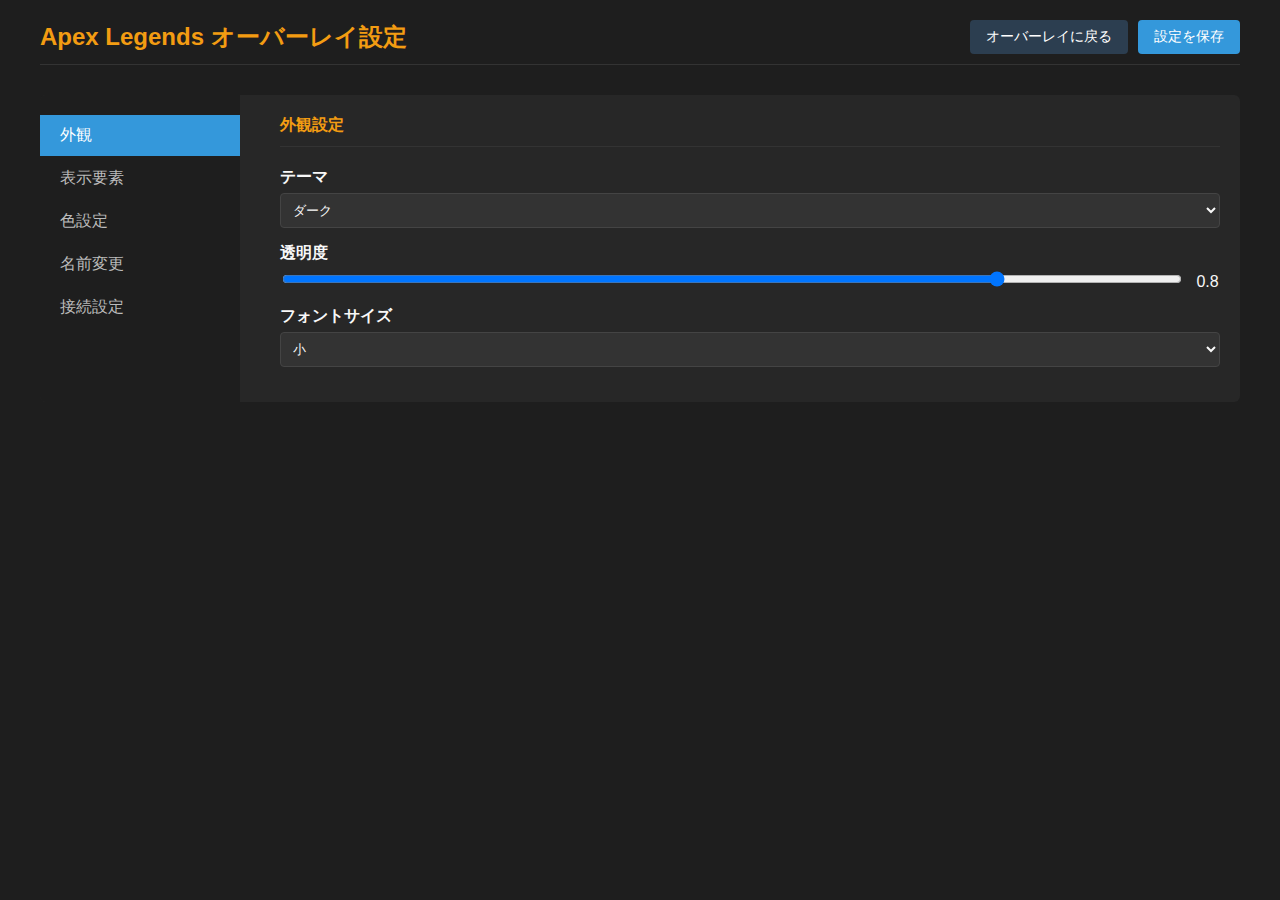
==== client/settings.html @ 2a9baef1 "オーバーレイのデザインカスタマイズ機能とName Override Toolの実装" ====
<!DOCTYPE html>
<html lang="ja">
<head>
    <meta charset="UTF-8">
    <meta name="viewport" content="width=device-width, initial-scale=1.0">
    <title>Apex Legends オーバーレイ - 設定</title>
    <link rel="stylesheet" href="style.css">
    <link rel="stylesheet" href="settings.css">
</head>
<body class="settings-page">
    <div class="container">
        <header>
            <h1>Apex Legends オーバーレイ設定</h1>
            <div class="buttons">
                <a href="index.html" class="btn btn-secondary">オーバーレイに戻る</a>
                <button id="save-settings" class="btn btn-primary">設定を保存</button>
            </div>
        </header>
        
        <div class="settings-container">
            <div class="settings-nav">
                <ul>
                    <li><a href="#appearance" class="active">外観</a></li>
                    <li><a href="#display">表示要素</a></li>
                    <li><a href="#colors">色設定</a></li>
                    <li><a href="#name-override">名前変更</a></li>
                    <li><a href="#connection">接続設定</a></li>
                </ul>
            </div>
            
            <div class="settings-content">
                <!-- 外観設定 -->
                <section id="appearance" class="settings-section active">
                    <h2>外観設定</h2>
                    
                    <div class="form-group">
                        <label for="theme">テーマ</label>
                        <select id="theme" name="theme">
                            <option value="dark">ダーク</option>
                            <option value="light">ライト</option>
                            <option value="custom">カスタム</option>
                        </select>
                    </div>
                    
                    <div class="form-group">
                        <label for="opacity">透明度</label>
                        <input type="range" id="opacity" name="opacity" min="0" max="1" step="0.1" value="0.8">
                        <span id="opacity-value">0.8</span>
                    </div>
                    
                    <div class="form-group">
                        <label for="font-size">フォントサイズ</label>
                        <select id="font-size" name="fontSize">
                            <option value="small">小</option>
                            <option value="medium">中</option>
                            <option value="large">大</option>
                        </select>
                    </div>
                </section>
                
                <!-- 表示要素設定 -->
                <section id="display" class="settings-section">
                    <h2>表示要素設定</h2>
                    
                    <div class="form-group checkbox">
                        <input type="checkbox" id="show-player-info" name="showPlayerInfo" checked>
                        <label for="show-player-info">プレイヤー情報</label>
                    </div>
                    
                    <div class="form-group checkbox">
                        <input type="checkbox" id="show-squad-info" name="showSquadInfo" checked>
                        <label for="show-squad-info">スクワッド情報</label>
                    </div>
                    
                    <div class="form-group checkbox">
                        <input type="checkbox" id="show-game-state" name="showGameState" checked>
                        <label for="show-game-state">ゲーム状態</label>
                    </div>
                    
                    <div class="form-group checkbox">
                        <input type="checkbox" id="show-kills" name="showKills" checked>
                        <label for="show-kills">キル数</label>
                    </div>
                    
                    <div class="form-group checkbox">
                        <input type="checkbox" id="show-damage" name="showDamage" checked>
                        <label for="show-damage">ダメージ</label>
                    </div>
                </section>
                
                <!-- 色設定 -->
                <section id="colors" class="settings-section">
                    <h2>色設定</h2>
                    
                    <div class="form-group color-picker">
                        <label for="background-color">背景色</label>
                        <input type="color" id="background-color" name="backgroundColor" value="#000000">
                        <input type="text" id="background-color-text" value="rgba(0, 0, 0, 0.7)">
                    </div>
                    
                    <div class="form-group color-picker">
                        <label for="text-color">文字色</label>
                        <input type="color" id="text-color" name="textColor" value="#ffffff">
                        <input type="text" id="text-color-text" value="#ffffff">
                    </div>
                    
                    <div class="form-group color-picker">
                        <label for="health-color">HP色</label>
                        <input type="color" id="health-color" name="healthColor" value="#2ecc71">
                        <input type="text" id="health-color-text" value="#2ecc71">
                    </div>
                    
                    <div class="form-group color-picker">
                        <label for="shield-color">シールド色</label>
                        <input type="color" id="shield-color" name="shieldColor" value="#3498db">
                        <input type="text" id="shield-color-text" value="#3498db">
                    </div>
                    
                    <div class="form-group color-picker">
                        <label for="accent-color">アクセント色</label>
                        <input type="color" id="accent-color" name="accentColor" value="#f39c12">
                        <input type="text" id="accent-color-text" value="#f39c12">
                    </div>
                </section>
                
                <!-- 名前変更設定 -->
                <section id="name-override" class="settings-section">
                    <h2>名前変更ツール</h2>
                    
                    <div class="form-group checkbox">
                        <input type="checkbox" id="enable-name-override" name="enableNameOverride">
                        <label for="enable-name-override">名前変更を有効にする</label>
                    </div>
                    
                    <div id="name-override-settings" class="hidden">
                        <div class="form-group">
                            <label for="preset-name">プリセット名</label>
                            <div class="input-group">
                                <input type="text" id="preset-name" placeholder="プリセット名を入力...">
                                <select id="preset-select">
                                    <option value="">-- 選択 --</option>
                                </select>
                            </div>
                            <div class="button-group">
                                <button id="save-preset" class="btn btn-small">保存</button>
                                <button id="load-preset" class="btn btn-small">読み込み</button>
                                <button id="delete-preset" class="btn btn-small btn-danger">削除</button>
                            </div>
                        </div>
                        
                        <div class="name-override-entries">
                            <h3>プレイヤー名変更リスト</h3>
                            <div class="name-override-list" id="name-override-list">
                                <!-- 名前リストがここに追加される -->
                            </div>
                            
                            <div class="name-override-add">
                                <div class="form-group">
                                    <label for="player-id">プレイヤーID</label>
                                    <input type="text" id="player-id" placeholder="プラットフォームIDまたはSteam ID">
                                </div>
                                <div class="form-group">
                                    <label for="display-name">表示名</label>
                                    <input type="text" id="display-name" placeholder="表示したい名前">
                                </div>
                                <button id="add-name-override" class="btn btn-small">追加</button>
                            </div>
                        </div>
                    </div>
                </section>
                
                <!-- 接続設定 -->
                <section id="connection" class="settings-section">
                    <h2>接続設定</h2>
                    
                    <div class="alert info">
                        <p>WebSocketサーバーの設定を変更する場合は、Apex Legendsの起動オプションも変更する必要があります。</p>
                        <pre>+cl_liveapi_enabled 1 +cl_liveapi_ws_servers "ws://127.0.0.1:7777"</pre>
                    </div>
                    
                    <div class="form-group">
                        <label for="websocket-host">WebSocketホスト</label>
                        <input type="text" id="websocket-host" name="websocketHost" value="localhost">
                    </div>
                    
                    <div class="form-group">
                        <label for="websocket-port">WebSocketポート</label>
                        <input type="number" id="websocket-port" name="websocketPort" value="7777">
                    </div>
                    
                    <div class="form-group">
                        <label for="http-host">HTTPホスト</label>
                        <input type="text" id="http-host" name="httpHost" value="localhost">
                    </div>
                    
                    <div class="form-group">
                        <label for="http-port">HTTPポート</label>
                        <input type="number" id="http-port" name="httpPort" value="8080">
                    </div>
                </section>
            </div>
        </div>
    </div>
    
    <script src="settings.js"></script>
</body>
</html>
---- client/style.css ----
/* 設定ページのスタイル */
body.settings-page {
    background-color: #1e1e1e;
    color: #f8f8f8;
    margin: 0;
    padding: 0;
    font-family: Arial, sans-serif;
}

.container {
    max-width: 1200px;
    margin: 0 auto;
    padding: 20px;
}

header {
    display: flex;
    justify-content: space-between;
    align-items: center;
    margin-bottom: 30px;
    padding-bottom: 10px;
    border-bottom: 1px solid #333;
}

header h1 {
    margin: 0;
    font-size: 24px;
    color: #f39c12;
}

.buttons {
    display: flex;
    gap: 10px;
}

.btn {
    padding: 8px 16px;
    border: none;
    border-radius: 4px;
    cursor: pointer;
    font-size: 14px;
    text-decoration: none;
    display: inline-block;
}

.btn-primary {
    background-color: #3498db;
    color: white;
}

.btn-secondary {
    background-color: #2c3e50;
    color: white;
}

.btn-danger {
    background-color: #e74c3c;
    color: white;
}

.btn-small {
    padding: 4px 8px;
    font-size: 12px;
}

.settings-container {
    display: flex;
    gap: 20px;
    background-color: #272727;
    border-radius: 6px;
    overflow: hidden;
}

.settings-nav {
    width: 200px;
    background-color: #1e1e1e;
    padding: 20px 0;
}

.settings-nav ul {
    list-style: none;
    padding: 0;
    margin: 0;
}

.settings-nav li {
    margin-bottom: 2px;
}

.settings-nav a {
    display: block;
    padding: 10px 20px;
    color: #bbb;
    text-decoration: none;
    transition: all 0.2s;
}

.settings-nav a:hover {
    background-color: #333;
}

.settings-nav a.active {
    background-color: #3498db;
    color: white;
}

.settings-content {
    flex: 1;
    padding: 20px;
}

.settings-section {
    display: none;
}

.settings-section.active {
    display: block;
}

.settings-section h2 {
    margin-top: 0;
    margin-bottom: 20px;
    padding-bottom: 10px;
    border-bottom: 1px solid #333;
    color: #f39c12;
}

.form-group {
    margin-bottom: 15px;
}

.form-group label {
    display: block;
    margin-bottom: 5px;
    font-weight: bold;
}

.form-group input[type="text"],
.form-group input[type="number"],
.form-group select {
    width: 100%;
    padding: 8px;
    border-radius: 4px;
    border: 1px solid #444;
    background-color: #333;
    color: #f8f8f8;
}

.form-group input[type="range"] {
    width: calc(100% - 40px);
    margin-right: 10px;
}

/* 設定ページのスタイル (続き) */
.checkbox {
    display: flex;
    align-items: center;
}

.checkbox input[type="checkbox"] {
    margin-right: 10px;
}

.checkbox label {
    margin-bottom: 0;
}

.color-picker {
    display: flex;
    align-items: center;
}

.color-picker label {
    width: 120px;
    margin-bottom: 0;
}

.color-picker input[type="color"] {
    height: 36px;
    width: 36px;
    padding: 0;
    margin-right: 10px;
    border: none;
    background: none;
}

.color-picker input[type="text"] {
    width: 150px;
}

.hidden {
    display: none;
}

.input-group {
    display: flex;
    gap: 10px;
}

.input-group input,
.input-group select {
    flex: 1;
}

.button-group {
    display: flex;
    gap: 10px;
    margin-top: 10px;
}

.name-override-entries {
    margin-top: 20px;
    padding: 15px;
    background-color: #333;
    border-radius: 4px;
}

.name-override-entries h3 {
    margin-top: 0;
    margin-bottom: 15px;
    font-size: 16px;
    color: #f39c12;
}

.name-override-list {
    margin-bottom: 15px;
    max-height: 200px;
    overflow-y: auto;
}

.name-override-item {
    display: flex;
    justify-content: space-between;
    align-items: center;
    padding: 8px;
    margin-bottom: 4px;
    background-color: #3a3a3a;
    border-radius: 4px;
}

.name-override-item .id {
    font-family: monospace;
    color: #aaa;
}

.name-override-item .name {
    font-weight: bold;
}

.name-override-item .delete {
    color: #e74c3c;
    cursor: pointer;
    border: none;
    background: none;
    font-size: 16px;
}

.name-override-add {
    padding-top: 15px;
    border-top: 1px solid #444;
}

.alert {
    padding: 10px 15px;
    margin-bottom: 20px;
    border-radius: 4px;
}

.alert.info {
    background-color: #2c3e50;
    border-left: 4px solid #3498db;
}

.alert pre {
    margin: 10px 0 0 0;
    padding: 10px;
    background-color: #1e1e1e;
    border-radius: 4px;
    overflow-x: auto;
    font-family: monospace;
}

/* ダークテーマ/ライトテーマプレビュー */
.theme-preview {
    margin-top: 15px;
    padding: 10px;
    border-radius: 4px;
}

.preview-dark {
    background-color: rgba(0, 0, 0, 0.7);
    color: white;
}

.preview-light {
    background-color: rgba(255, 255, 255, 0.7);
    color: black;
}

.preview-custom {
    /* カスタムテーマのプレビュー（JavaScriptで動的に設定） */
}

/* レスポンシブデザイン */
@media (max-width: 768px) {
    .settings-container {
        flex-direction: column;
    }
    
    .settings-nav {
        width: 100%;
        padding: 10px;
    }
    
    .settings-nav ul {
        display: flex;
        flex-wrap: wrap;
    }
    
    .settings-nav li {
        margin-right: 5px;
    }
    
    .settings-nav a {
        padding: 8px 12px;
        font-size: 14px;
    }
    
    .color-picker {
        flex-wrap: wrap;
    }
}

:root {
    --color-background: rgba(0, 0, 0, 0.7);
    --color-text: #ffffff;
    --color-health: #2ecc71;
    --color-shield: #3498db;
    --color-accent: #f39c12;
}

body {
    margin: 0;
    padding: 0;
    font-family: Arial, sans-serif;
    background-color: transparent;
    color: var(--color-text);
    overflow: hidden;
}

#overlay {
    position: fixed;
    top: 20px;
    left: 20px;
    z-index: 9999;
    user-select: none;
    width: 300px;
}

.panel {
    background-color: var(--color-background);
    border-radius: 5px;
    padding: 10px;
    margin-bottom: 10px;
}

#status {
    font-size: 12px;
    color: #999;
    margin-bottom: 5px;
}

#game-state {
    display: flex;
    justify-content: space-between;
    align-items: center;
    font-size: 14px;
}

#match-status {
    color: var(--color-accent);
}

#remaining-squads {
    color: #e74c3c;
}

h2 {
    font-size: 16px;
    margin: 0 0 10px 0;
    color: #ccc;
}

.player-header {
    margin-bottom: 10px;
}

.name {
    font-weight: bold;
    font-size: 18px;
}

.legend {
    font-size: 14px;
    color: var(--color-accent);
}

.stat-row {
    display: flex;
    align-items: center;
    margin-bottom: 8px;
}

.stat-label {
    width: 70px;
    font-size: 14px;
}

.health-bar, .shield-bar {
    height: 16px;
    background-color: #333;
    border-radius: 4px;
    flex: 1;
    position: relative;
    overflow: hidden;
}

.health-fill {
    background-color: var(--color-health);
    height: 100%;
    width: 0%;
    transition: width 0.3s ease;
}

.shield-fill {
    background-color: var(--color-shield);
    height: 100%;
    width: 0%;
    transition: width 0.3s ease;
}

.bar-text {
    position: absolute;
    top: 0;
    left: 0;
    width: 100%;
    height: 100%;
    display: flex;
    align-items: center;
    justify-content: center;
    font-size: 12px;
    text-shadow: 1px 1px 1px rgba(0,0,0,0.7);
}

.kills-damage {
    display: flex;
    justify-content: space-between;
}

#squad-members {
    display: flex;
    flex-direction: column;
    gap: 8px;
}

.squad-member {
    background-color: rgba(0, 0, 0, 0.4);
    border-radius: 3px;
    padding: 8px;
}

.squad-member .name {
    font-size: 14px;
}

.squad-member .legend {
    font-size: 12px;
    margin-bottom: 5px;
}

.squad-member .health-bar,
.squad-member .shield-bar {
    height: 8px;
    margin-bottom: 4px;
}

.squad-member .bar-text {
    font-size: 9px;
}

/* テーマ設定 */
body.theme-light {
    --color-background: rgba(255, 255, 255, 0.7);
    --color-text: #333333;
    --color-health: #27ae60;
    --color-shield: #2980b9;
    --color-accent: #d35400;
}

body.theme-dark {
    --color-background: rgba(0, 0, 0, 0.7);
    --color-text: #ffffff;
    --color-health: #2ecc71;
    --color-shield: #3498db;
    --color-accent: #f39c12;
}
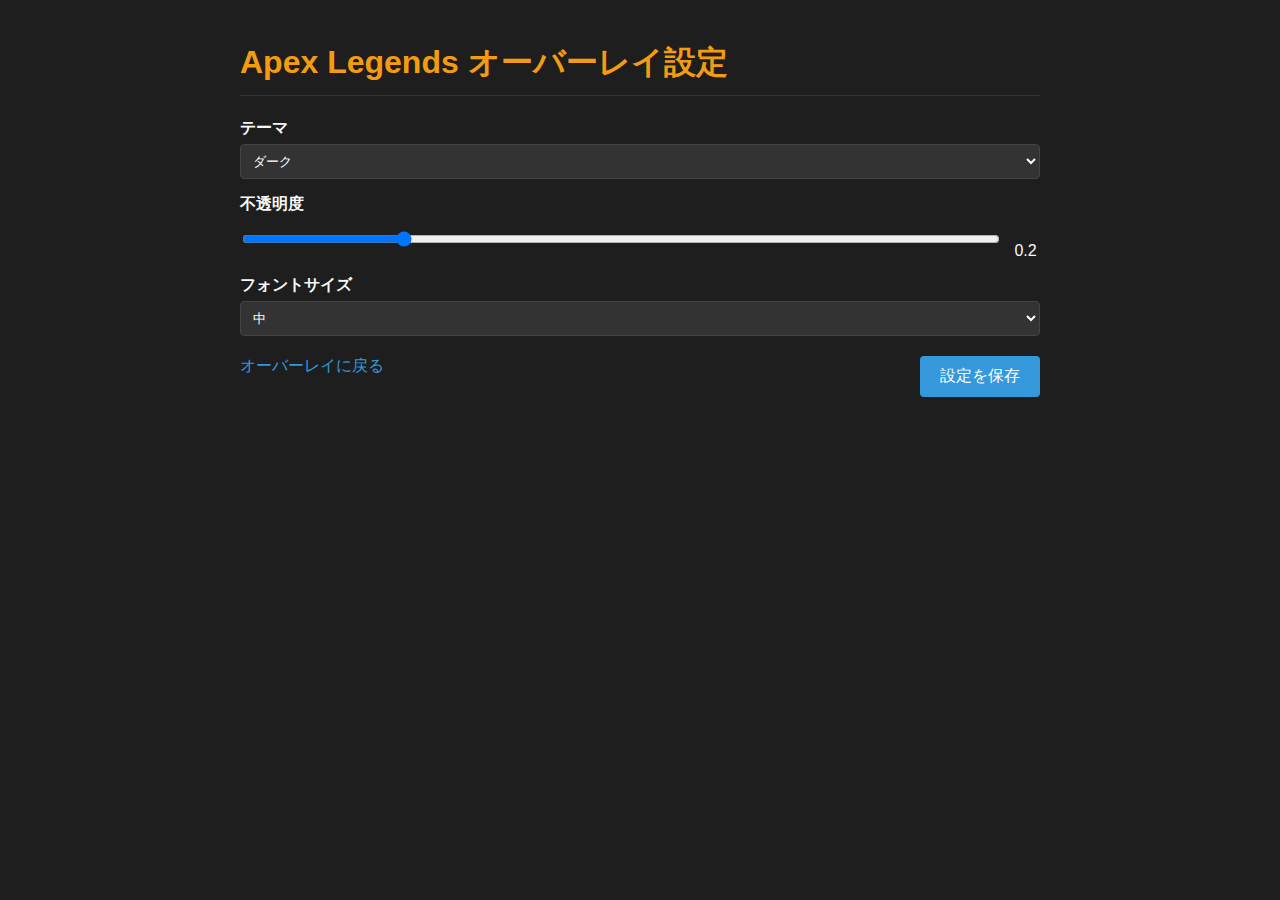
==== commit f0f3bb57: "オーバーレイのデザインカスタマイズ機能とName Override Toolの実装1" ====
--- a/client/settings.html
+++ b/client/settings.html
@@ -4,204 +4,146 @@
     <meta charset="UTF-8">
     <meta name="viewport" content="width=device-width, initial-scale=1.0">
     <title>Apex Legends オーバーレイ - 設定</title>
-    <link rel="stylesheet" href="style.css">
-    <link rel="stylesheet" href="settings.css">
+    <style>
+        body {
+            background-color: #1e1e1e;
+            color: #f8f8f8;
+            font-family: Arial, sans-serif;
+            margin: 0;
+            padding: 20px;
+        }
+        h1 {
+            color: #f39c12;
+            border-bottom: 1px solid #333;
+            padding-bottom: 10px;
+        }
+        .container {
+            max-width: 800px;
+            margin: 0 auto;
+        }
+        .form-group {
+            margin-bottom: 15px;
+        }
+        label {
+            display: block;
+            margin-bottom: 5px;
+            font-weight: bold;
+        }
+        select, input {
+            width: 100%;
+            padding: 8px;
+            background-color: #333;
+            border: 1px solid #444;
+            color: #fff;
+            border-radius: 4px;
+        }
+        input[type="range"] {
+            width: calc(100% - 60px);
+            margin-right: 10px;
+        }
+        button {
+            background-color: #3498db;
+            color: white;
+            border: none;
+            padding: 10px 20px;
+            border-radius: 4px;
+            cursor: pointer;
+            font-size: 16px;
+        }
+        .buttons {
+            margin-top: 20px;
+            display: flex;
+            justify-content: space-between;
+        }
+        a {
+            color: #3498db;
+            text-decoration: none;
+        }
+    </style>
 </head>
-<body class="settings-page">
+<body>
     <div class="container">
-        <header>
-            <h1>Apex Legends オーバーレイ設定</h1>
-            <div class="buttons">
-                <a href="index.html" class="btn btn-secondary">オーバーレイに戻る</a>
-                <button id="save-settings" class="btn btn-primary">設定を保存</button>
-            </div>
-        </header>
+        <h1>Apex Legends オーバーレイ設定</h1>
         
-        <div class="settings-container">
-            <div class="settings-nav">
-                <ul>
-                    <li><a href="#appearance" class="active">外観</a></li>
-                    <li><a href="#display">表示要素</a></li>
-                    <li><a href="#colors">色設定</a></li>
-                    <li><a href="#name-override">名前変更</a></li>
-                    <li><a href="#connection">接続設定</a></li>
-                </ul>
-            </div>
-            
-            <div class="settings-content">
-                <!-- 外観設定 -->
-                <section id="appearance" class="settings-section active">
-                    <h2>外観設定</h2>
-                    
-                    <div class="form-group">
-                        <label for="theme">テーマ</label>
-                        <select id="theme" name="theme">
-                            <option value="dark">ダーク</option>
-                            <option value="light">ライト</option>
-                            <option value="custom">カスタム</option>
-                        </select>
-                    </div>
-                    
-                    <div class="form-group">
-                        <label for="opacity">透明度</label>
-                        <input type="range" id="opacity" name="opacity" min="0" max="1" step="0.1" value="0.8">
-                        <span id="opacity-value">0.8</span>
-                    </div>
-                    
-                    <div class="form-group">
-                        <label for="font-size">フォントサイズ</label>
-                        <select id="font-size" name="fontSize">
-                            <option value="small">小</option>
-                            <option value="medium">中</option>
-                            <option value="large">大</option>
-                        </select>
-                    </div>
-                </section>
-                
-                <!-- 表示要素設定 -->
-                <section id="display" class="settings-section">
-                    <h2>表示要素設定</h2>
-                    
-                    <div class="form-group checkbox">
-                        <input type="checkbox" id="show-player-info" name="showPlayerInfo" checked>
-                        <label for="show-player-info">プレイヤー情報</label>
-                    </div>
-                    
-                    <div class="form-group checkbox">
-                        <input type="checkbox" id="show-squad-info" name="showSquadInfo" checked>
-                        <label for="show-squad-info">スクワッド情報</label>
-                    </div>
-                    
-                    <div class="form-group checkbox">
-                        <input type="checkbox" id="show-game-state" name="showGameState" checked>
-                        <label for="show-game-state">ゲーム状態</label>
-                    </div>
-                    
-                    <div class="form-group checkbox">
-                        <input type="checkbox" id="show-kills" name="showKills" checked>
-                        <label for="show-kills">キル数</label>
-                    </div>
-                    
-                    <div class="form-group checkbox">
-                        <input type="checkbox" id="show-damage" name="showDamage" checked>
-                        <label for="show-damage">ダメージ</label>
-                    </div>
-                </section>
-                
-                <!-- 色設定 -->
-                <section id="colors" class="settings-section">
-                    <h2>色設定</h2>
-                    
-                    <div class="form-group color-picker">
-                        <label for="background-color">背景色</label>
-                        <input type="color" id="background-color" name="backgroundColor" value="#000000">
-                        <input type="text" id="background-color-text" value="rgba(0, 0, 0, 0.7)">
-                    </div>
-                    
-                    <div class="form-group color-picker">
-                        <label for="text-color">文字色</label>
-                        <input type="color" id="text-color" name="textColor" value="#ffffff">
-                        <input type="text" id="text-color-text" value="#ffffff">
-                    </div>
-                    
-                    <div class="form-group color-picker">
-                        <label for="health-color">HP色</label>
-                        <input type="color" id="health-color" name="healthColor" value="#2ecc71">
-                        <input type="text" id="health-color-text" value="#2ecc71">
-                    </div>
-                    
-                    <div class="form-group color-picker">
-                        <label for="shield-color">シールド色</label>
-                        <input type="color" id="shield-color" name="shieldColor" value="#3498db">
-                        <input type="text" id="shield-color-text" value="#3498db">
-                    </div>
-                    
-                    <div class="form-group color-picker">
-                        <label for="accent-color">アクセント色</label>
-                        <input type="color" id="accent-color" name="accentColor" value="#f39c12">
-                        <input type="text" id="accent-color-text" value="#f39c12">
-                    </div>
-                </section>
-                
-                <!-- 名前変更設定 -->
-                <section id="name-override" class="settings-section">
-                    <h2>名前変更ツール</h2>
-                    
-                    <div class="form-group checkbox">
-                        <input type="checkbox" id="enable-name-override" name="enableNameOverride">
-                        <label for="enable-name-override">名前変更を有効にする</label>
-                    </div>
-                    
-                    <div id="name-override-settings" class="hidden">
-                        <div class="form-group">
-                            <label for="preset-name">プリセット名</label>
-                            <div class="input-group">
-                                <input type="text" id="preset-name" placeholder="プリセット名を入力...">
-                                <select id="preset-select">
-                                    <option value="">-- 選択 --</option>
-                                </select>
-                            </div>
-                            <div class="button-group">
-                                <button id="save-preset" class="btn btn-small">保存</button>
-                                <button id="load-preset" class="btn btn-small">読み込み</button>
-                                <button id="delete-preset" class="btn btn-small btn-danger">削除</button>
-                            </div>
-                        </div>
-                        
-                        <div class="name-override-entries">
-                            <h3>プレイヤー名変更リスト</h3>
-                            <div class="name-override-list" id="name-override-list">
-                                <!-- 名前リストがここに追加される -->
-                            </div>
-                            
-                            <div class="name-override-add">
-                                <div class="form-group">
-                                    <label for="player-id">プレイヤーID</label>
-                                    <input type="text" id="player-id" placeholder="プラットフォームIDまたはSteam ID">
-                                </div>
-                                <div class="form-group">
-                                    <label for="display-name">表示名</label>
-                                    <input type="text" id="display-name" placeholder="表示したい名前">
-                                </div>
-                                <button id="add-name-override" class="btn btn-small">追加</button>
-                            </div>
-                        </div>
-                    </div>
-                </section>
-                
-                <!-- 接続設定 -->
-                <section id="connection" class="settings-section">
-                    <h2>接続設定</h2>
-                    
-                    <div class="alert info">
-                        <p>WebSocketサーバーの設定を変更する場合は、Apex Legendsの起動オプションも変更する必要があります。</p>
-                        <pre>+cl_liveapi_enabled 1 +cl_liveapi_ws_servers "ws://127.0.0.1:7777"</pre>
-                    </div>
-                    
-                    <div class="form-group">
-                        <label for="websocket-host">WebSocketホスト</label>
-                        <input type="text" id="websocket-host" name="websocketHost" value="localhost">
-                    </div>
-                    
-                    <div class="form-group">
-                        <label for="websocket-port">WebSocketポート</label>
-                        <input type="number" id="websocket-port" name="websocketPort" value="7777">
-                    </div>
-                    
-                    <div class="form-group">
-                        <label for="http-host">HTTPホスト</label>
-                        <input type="text" id="http-host" name="httpHost" value="localhost">
-                    </div>
-                    
-                    <div class="form-group">
-                        <label for="http-port">HTTPポート</label>
-                        <input type="number" id="http-port" name="httpPort" value="8080">
-                    </div>
-                </section>
-            </div>
+        <div class="form-group">
+            <label for="theme">テーマ</label>
+            <select id="theme">
+                <option value="dark">ダーク</option>
+                <option value="light">ライト</option>
+            </select>
+        </div>
+        
+        <div class="form-group">
+            <label for="opacity">不透明度</label>
+            <input type="range" id="opacity" min="0" max="1" step="0.1" value="0.8">
+            <span id="opacity-value">0.8</span>
+        </div>
+        
+        <div class="form-group">
+            <label for="font-size">フォントサイズ</label>
+            <select id="font-size">
+                <option value="small">小</option>
+                <option value="medium">中</option>
+                <option value="large">大</option>
+            </select>
+        </div>
+        
+        <div class="buttons">
+            <a href="index.html">オーバーレイに戻る</a>
+            <button id="save-settings">設定を保存</button>
         </div>
     </div>
     
-    <script src="settings.js"></script>
+    <script>
+        // 設定の読み込み
+        fetch('/settings.json')
+            .then(response => response.json())
+            .then(settings => {
+                document.getElementById('theme').value = settings.overlay?.theme || 'dark';
+                document.getElementById('opacity').value = settings.overlay?.opacity || 0.8;
+                document.getElementById('opacity-value').textContent = settings.overlay?.opacity || 0.8;
+                document.getElementById('font-size').value = settings.overlay?.fontSize || 'medium';
+            })
+            .catch(error => {
+                console.error('設定の読み込みに失敗しました:', error);
+            });
+        
+        // 不透明度スライダーの値表示
+        document.getElementById('opacity').addEventListener('input', function() {
+            document.getElementById('opacity-value').textContent = this.value;
+        });
+        
+        // 設定保存ボタン
+        document.getElementById('save-settings').addEventListener('click', function() {
+            // 現在の設定を取得
+            fetch('/settings.json')
+                .then(response => response.json())
+                .then(settings => {
+                    // 設定を更新
+                    if (!settings.overlay) settings.overlay = {};
+                    
+                    settings.overlay.theme = document.getElementById('theme').value;
+                    settings.overlay.opacity = parseFloat(document.getElementById('opacity').value);
+                    settings.overlay.fontSize = document.getElementById('font-size').value;
+                    
+                    // サーバーに設定を送信
+                    fetch('/save-settings', {
+                        method: 'POST',
+                        headers: {
+                            'Content-Type': 'application/json'
+                        },
+                        body: JSON.stringify(settings)
+                    })
+                    .then(response => response.text())
+                    .then(result => {
+                        alert('設定を保存しました。変更を適用するにはページを再読み込みしてください。');
+                    })
+                    .catch(error => {
+                        console.error('設定の保存に失敗しました:', error);
+                        alert('設定の保存に失敗しました。');
+                    });
+                });
+        });
+    </script>
 </body>
 </html>